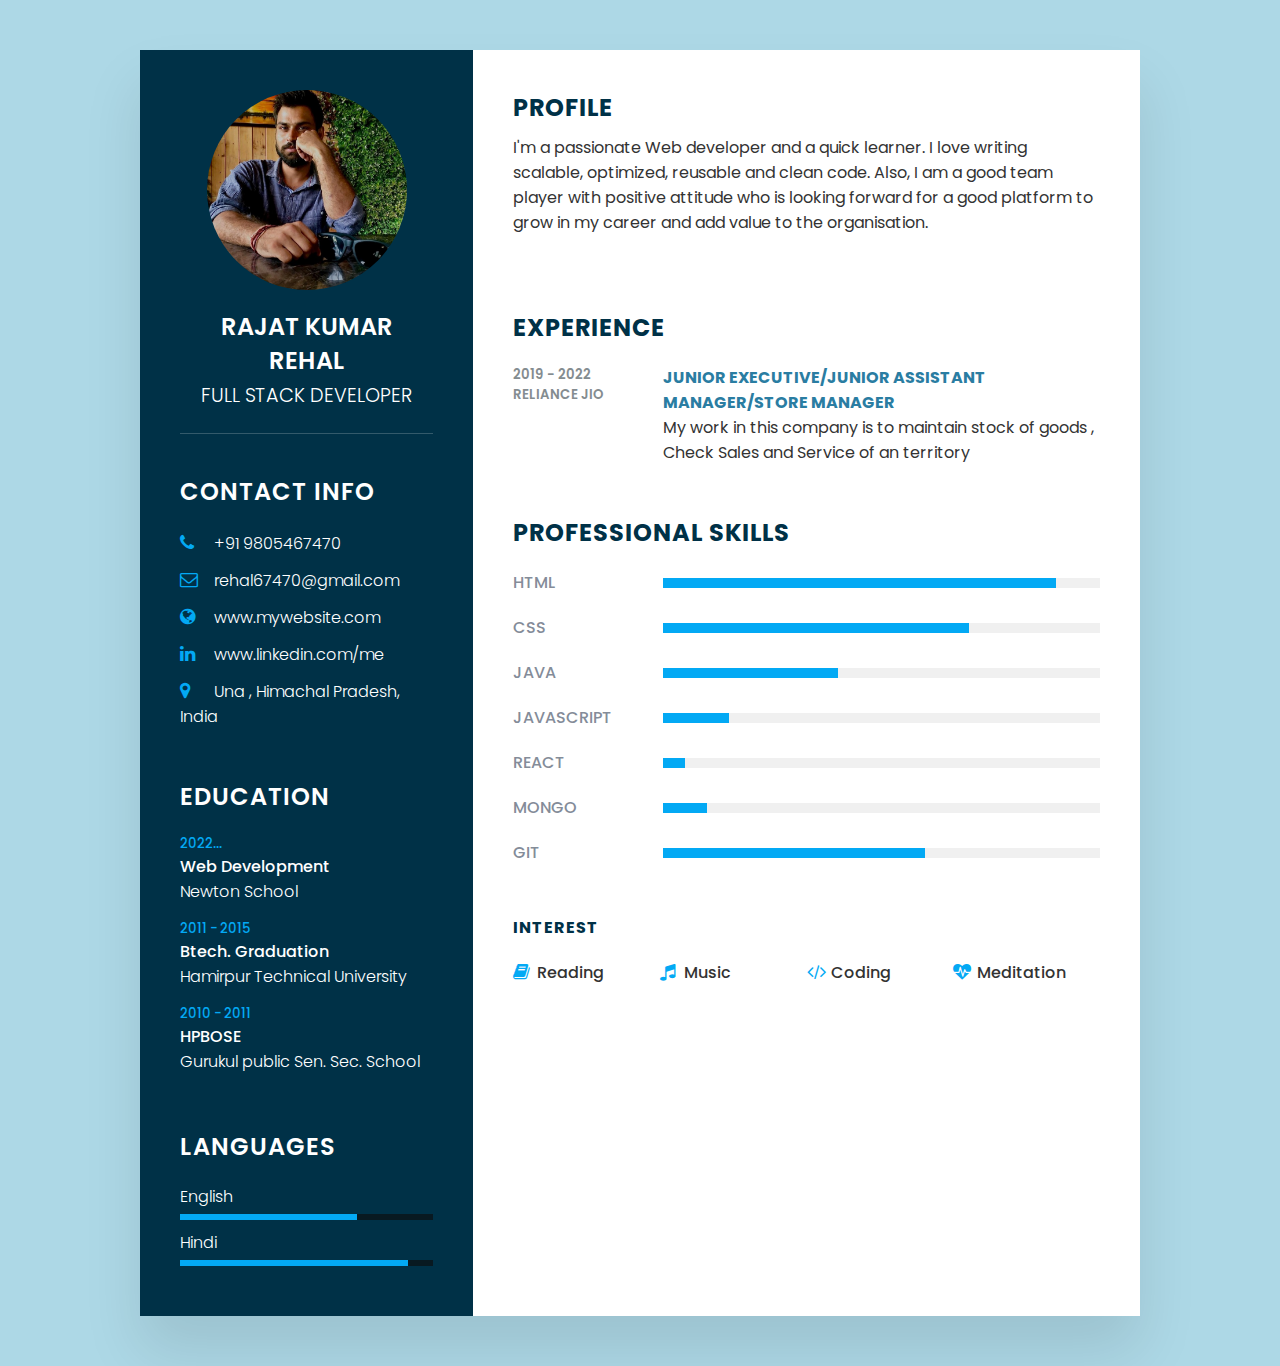
==== Newton resume/index.html @ 818fac33 "first commit" ====
<!DOCTYPE html>
<html lang="en">
<head>
    <meta charset="UTF-8">
    <meta http-equiv="X-UA-Compatible" content="IE=edge">
    <meta name="viewport" content="width=device-width, initial-scale=1.0">
    <title>Responsive Resume using HTML and CSS</title>
    <link rel="stylesheet" href="https://cdnjs.cloudflare.com/ajax/libs/font-awesome/4.7.0/css/font-awesome.css" integrity="sha512-5A8nwdMOWrSz20fDsjczgUidUBR8liPYU+WymTZP1lmY9G6Oc7HlZv156XqnsgNUzTyMefFTcsFH/tnJE/+xBg==" crossorigin="anonymous" referrerpolicy="no-referrer" />
    <link rel="stylesheet" type="text/css" href="style.css">

</head>
<body>
    <div class="container">
        <div class="left_side">
            <div class="profileText">
                <div class="imgBx">
                    <img src="img.jpeg">
                </div>
                <h2>Rajat Kumar Rehal<br> <span>Full Stack Developer</span></h2>
            </div>

            <div class="contactInfo">
                <h2 class="title">Contact Info</h2>
                <ul>
                    <li>
                        <span class="icon"><i class="fa fa-phone" aria-hidden="true"></i></span>
                        <span class="text">+91 9805467470</span>
                    </li>
                    <li>
                        <span class="icon"><i class="fa fa-envelope-o" aria-hidden="true"></i></span>
                        <span class="text">rehal67470@gmail.com</span>
                    </li>
                    <li>
                        <span class="icon"><i class="fa fa-globe" aria-hidden="true"></i></span>
                        <span class="text">www.mywebsite.com</span>
                    </li>
                    <li>
                        <span class="icon"><i class="fa fa-linkedin" aria-hidden="true"></i></span>
                        <span class="text">www.linkedin.com/me</span>
                    </li>
                    <li>
                        <span class="icon"><i class="fa fa-map-marker" aria-hidden="true"></i></span>
                        <span class="text">Una , Himachal Pradesh, India</span>
                    </li>
                </ul>
            </div>

            <div class="contactInfo education">
                <h2 class="title">Education</h2>
                <ul>
                    <li>
                        <h5>2022... </h5>
                        <h4>Web Development</h4>
                        <h4>Newton School</h4>
                    </li>
                    <li>
                        <h5>2011 - 2015</h5>
                        <h4>Btech. Graduation</h4>
                        <h4>Hamirpur Technical University</h4>
                    </li>
                    <li>
                        <h5>2010 - 2011</h5>
                        <h4>HPBOSE</h4>
                        <h4>Gurukul public Sen. Sec. School </h4>
                    </li>
                </ul>
            </div>

            <div class="contactInfo language">
                <h2 class="title">Languages</h2>
                <ul>
                    <li>
                        <span class="text">English</span>
                        <span class="percentage">
                            <div style="width: 70%"></div>
                        </span>
                    </li>
                    <li>
                        <span class="text">Hindi</span>
                        <span class="percentage">
                            <div style="width: 90%"></div>
                        </span>
                    </li>
                </ul>
            </div>

        </div>

        <div class="right_side">
            <div class="about">
                <h2 class="title2">Profile</h2>
                <p>I'm a passionate Web developer and a quick learner. I love writing scalable, optimized, reusable and clean code. Also, I am a good team player with positive attitude who is looking forward for a good platform to grow in my career and add value to the organisation.<br><br>
                    </p>
            </div>
            <div class="about">
                <h2 class="title2">Experience</h2>
                
                <div class="box">
                    <div class="year_company">
                        <h5>2019 - 2022</h5>
                        <h5>Reliance Jio</h5>
                    </div>
                    <div class="text">
                        <h4>Junior Executive/Junior Assistant Manager/Store Manager</h4>
                        <p>My work in this company is to maintain stock of goods , Check Sales and Service of an territory  </p> 
                        <p></p>
                        
                    </div>
                </div>
                
            </div>
            <div class="about skills">
                <h2 class="title2">Professional Skills</h2>
                <div class="box">
                    <h4>HTML</h4>
                    <div class="percent">
                        <div style="width: 90%;"></div>
                    </div>
                </div>
                <div class="box">
                    <h4>CSS</h4>
                    <div class="percent">
                        <div style="width: 70%;"></div>
                    </div>
                </div>
                <div class="box">
                    <h4>Java</h4>
                    <div class="percent">
                        <div style="width: 40%;"></div>
                    </div>
                </div>
                <div class="box">
                    <h4>Javascript</h4>
                    <div class="percent">
                        <div style="width: 15%;"></div>
                    </div>
                </div>
           
                <div class="box">
                    <h4>React</h4>
                    <div class="percent">
                        <div style="width: 5%;"></div>
                    </div>
                </div>
                <div class="box">
                    <h4>Mongo</h4>
                    <div class="percent">
                        <div style="width: 10%;"></div>
                    </div>
                </div>
                <div class="box">
                    <h4>Git</h4>
                    <div class="percent">
                        <div style="width: 60%;"></div>
                    </div>
                </div>
            </div>
            <div class="about interest">
                <h4 class="title2">Interest</h4>
                <ul>
                    <li><i class="fa fa-book" aria-hidden="true"></i> Reading</li>
                    <li><i class="fa fa-music" aria-hidden="true"></i> Music</li>
                    <li><i class="fa fa-code" aria-hidden="true"></i> Coding</li>
                    <li><i class="fa fa-heartbeat" aria-hidden="true"></i> Meditation</li>
                </ul>
            </div>

        </div>
    </div>
    
</body>
</html>
---- Newton resume/style.css ----
@import url('https://fonts.googleapis.com/css?family=Poppins:200, 300, 400, 500, 600, 700, 800, 900&display=swap');
*{
    margin: 0;
    padding: 0;
    box-sizing: border-box;
    font-family: 'Poppins', sans-serif;
}
body{
    background: lightblue;
    display: flex;
    justify-content: center;
    align-items: center;
    min-height: 100vh;
}
.container{
    position: relative;
    width: 100%;
    max-width:1000px;
    min-height: 1000px;
    background: #fff;
    margin: 50px;
    display: grid;
    grid-template-columns: 1fr 2fr;
    box-shadow: 0 35px 55px rgba(0,0,0,0.1);    
}
.container .left_side{
    position: relative;
    background: #003147;
    padding: 40px;
}
.profileText{
    position: relative;
    display: flex;
    flex-direction: column;
    align-items: center;
    padding-bottom: 20px;
    border-bottom: 1px solid rgba(255,255,255,0.2);
}
.profileText .imgBx{
    position: relative;
    width: 200px;
    height: 200px;
    border-radius: 50%;
    overflow: hidden;
}
.profileText .imgBx img{
    position: absolute;
    top: 0;
    left: 0;
    width: 100%;
    height: 100%;
    object-fit: cover;
}
.profileText h2{
    color: #fff;
    font-size: 1.5em;
    margin-top: 20px;
    text-transform: uppercase;
    text-align: center;
    font-weight: 600;
    line-height: 1.4em;
}
.profileText h2 span{
    font-size: 0.8em;
    font-weight: 300;
}
.contactInfo{
    padding-top: 40px;
}
.title{
    color: #fff;
    text-transform: uppercase;
    font-weight: 600;
    letter-spacing: 1px;
    margin-bottom: 20px;
}
.contactInfo ul{
    position: relative;
}
.contactInfo ul li{
    position: relative;
    list-style: none;
    margin: 10px 0;
    cursor: pointer;
}
.contactInfo ul li .icon{
    display: inline-block;
    width: 30px;
    font-size: 18px;
    color: #03a9f4;
}
.contactInfo ul li span{
    color: #fff;
    font-weight: 300;
}
.contactInfo.education li{
    margin-bottom: 15px;
}
.contactInfo.education h5{
    color: #03a9f4;
    font-weight: 500;
}
.contactInfo.education h4:nth-child(2){
    color: #fff;
    font-weight: 500;
}
.contactInfo.education h4{
    color: #fff;
    font-weight: 300;
}
.contactInfo.language .percentage{
    position: relative;
    width: 100%;
    height: 6px;
    background: #081921;
    display: block;
    margin-top: 5px;
}
.contactInfo.language .percentage div{
    position: absolute;
    top: 0;
    left: 0;
    height: 100%;
    background: #03a9f4;
}

.container .right_side{
    position: relative;
    background: #fff;
    padding: 40px;
}
.about{
    margin-bottom: 50px;
}
.about:last-child{
    margin-bottom: 0px;
}
.title2{
    color: #003147;
    text-transform: uppercase;
    letter-spacing: 1px;
    margin-bottom: 10px;
}
p{
    color: #333;
}
.about .box{
    display: flex;
    flex-direction: row;
    margin: 20px 0;
}
.about .box .year_company{
    min-width: 150px;
}
.about .box .year_company h5{
    text-transform: uppercase;
    color: #848c90;
    font-weight: 600;
}
.about .box .text h4{
    text-transform: uppercase;
    color: #2a7da2;
    font-size: 16px;
}
.skills .box{
    position: relative;
    width: 100%;
    display: grid;
    grid-template-columns: 150px 1fr;
    justify-content: center;
    align-items: center;
}
.skills .box h4{
    text-transform: uppercase;
    color: #848c99;
    font-weight: 500;
}
.skills .box .percent{
    position: relative;
    width: 100%;
    height: 10px;
    background: #f0f0f0;
}
.skills .box .percent div{
    position: absolute;
    top: 0;
    left: 0;
    height: 100%;
    background: #03a9f4;
}
.interest ul{
    display: grid;
    grid-template-columns: repeat(4,1fr);
}
.interest ul li{
    list-style: none;
    color: #333;
    font-weight: 500;
    margin: 10px 0;
}
.interest ul li .fa{
    color: #03a9f4;
    font-size: 18px;
    width: 20px;
}

@media (max-width: 1000px){
    .container{
        margin: 10px;
        grid-template-columns: repeat(1,1fr);
    }
    .interest ul{
        grid-template-columns: repeat(2,1fr);
    }
}

@media (max-width: 600px){
    .about .box{
        flex-direction: column;
    }
    .about .box .year_company{
        margin-bottom: 5px;
    }
    .interest ul{
        grid-template-columns: repeat(1,1fr);
    }
    .skills .box{
        grid-template-columns: repeat(1,1fr);
    }
}
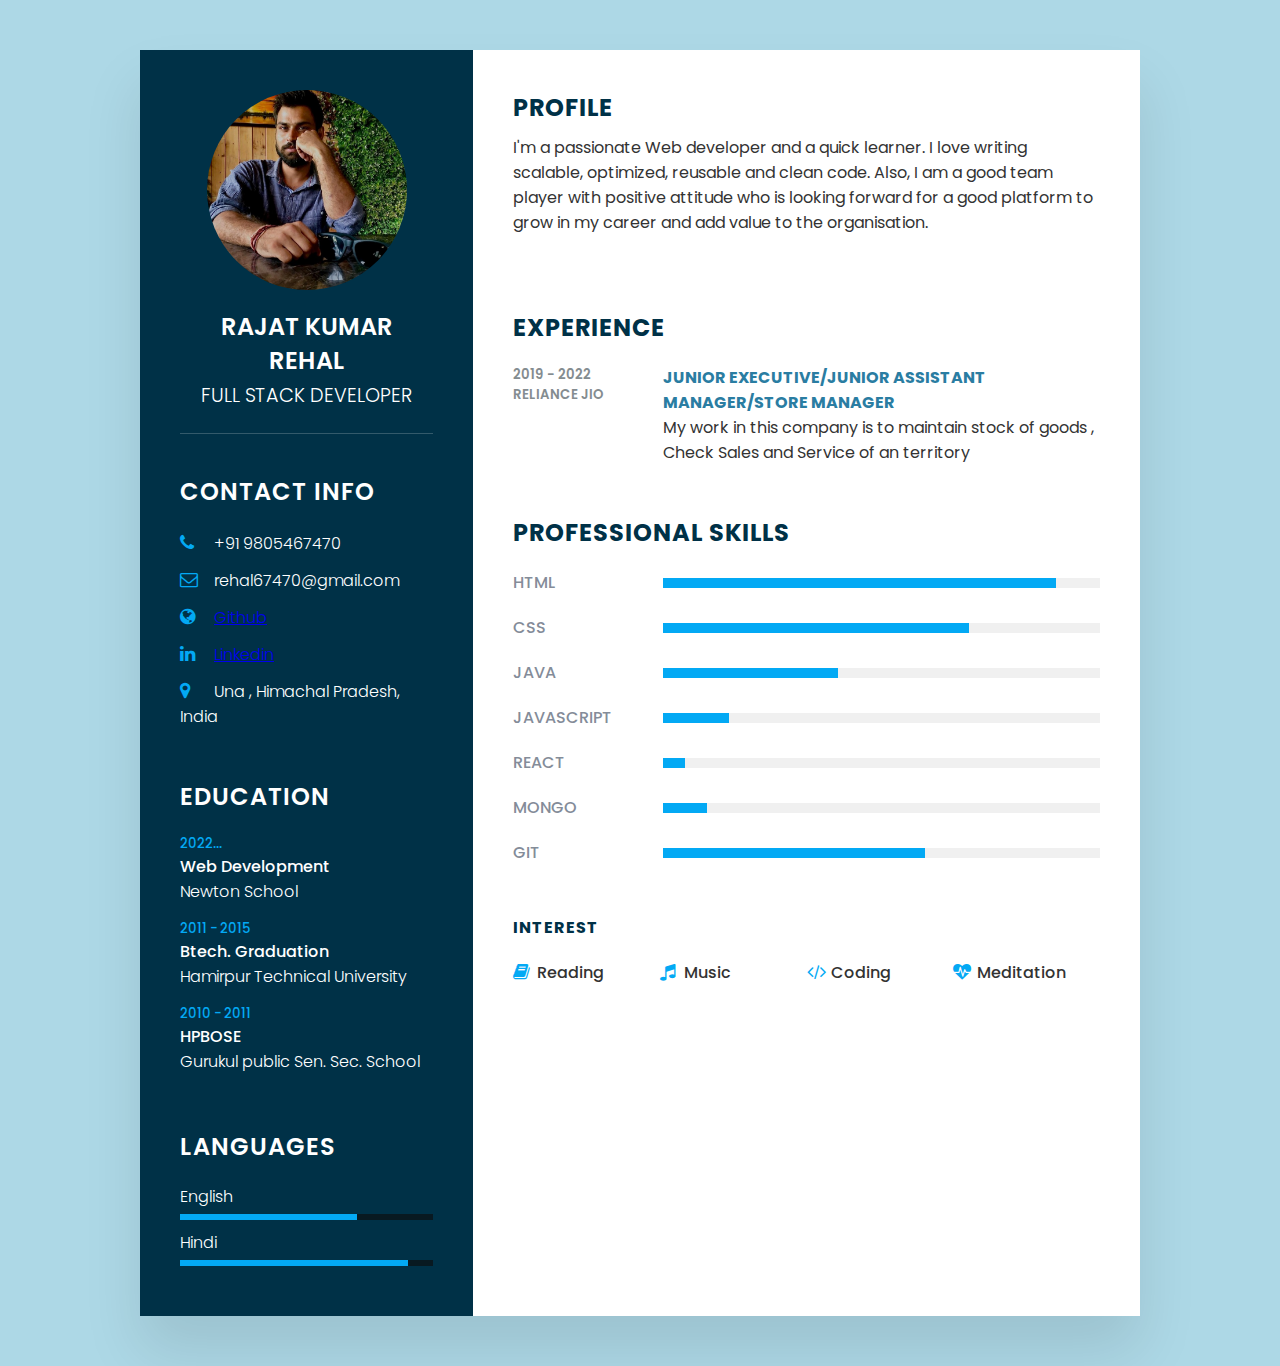
==== commit de341b29: "second commit" ====
--- a/Newton resume/index.html
+++ b/Newton resume/index.html
@@ -32,11 +32,11 @@
                     </li>
                     <li>
                         <span class="icon"><i class="fa fa-globe" aria-hidden="true"></i></span>
-                        <span class="text">www.mywebsite.com</span>
+                        <span class="text"><a href="https://github.com/rajatrehal">Github</a></span>
                     </li>
                     <li>
                         <span class="icon"><i class="fa fa-linkedin" aria-hidden="true"></i></span>
-                        <span class="text">www.linkedin.com/me</span>
+                        <span class="text"><a href="https://www.linkedin.com/in/rajat-rehal-0814b9169/">Linkedin</a></span>
                     </li>
                     <li>
                         <span class="icon"><i class="fa fa-map-marker" aria-hidden="true"></i></span>
@@ -169,4 +169,4 @@
     </div>
     
 </body>
-</html>+</html>
